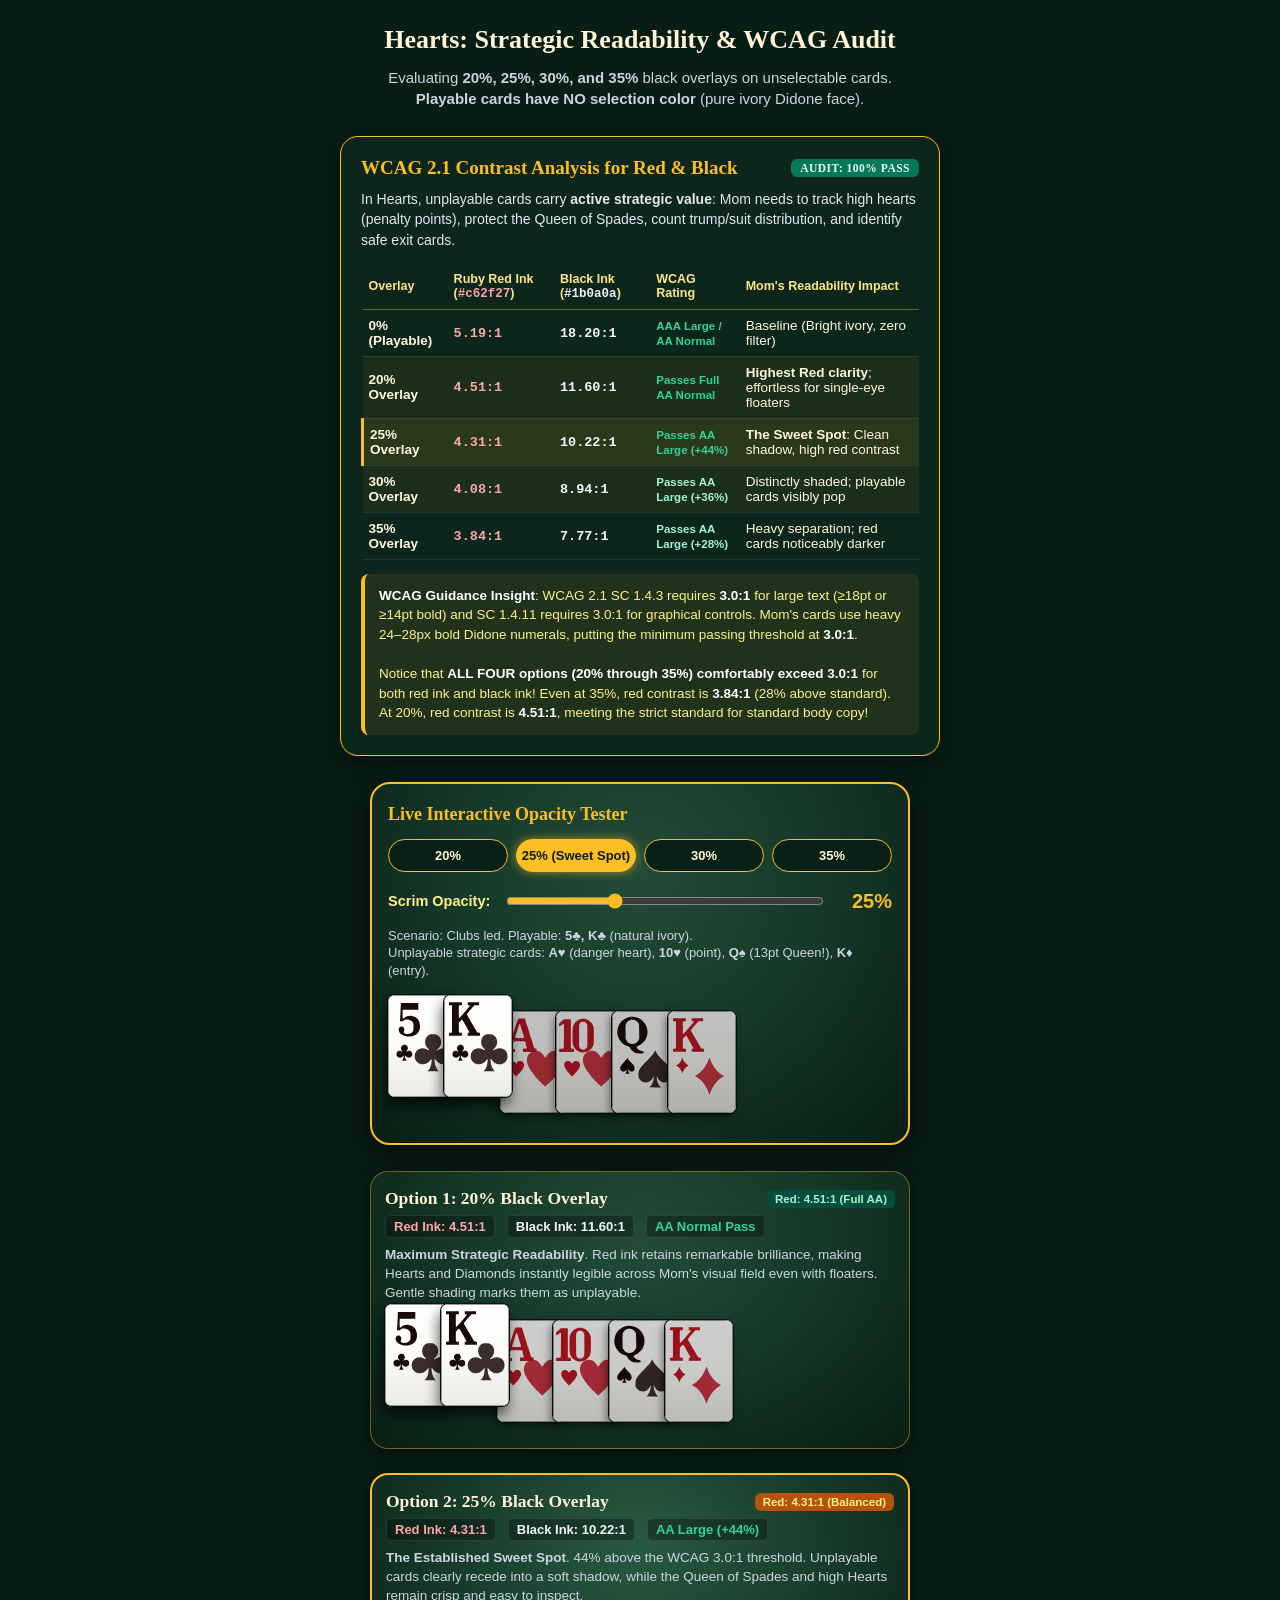
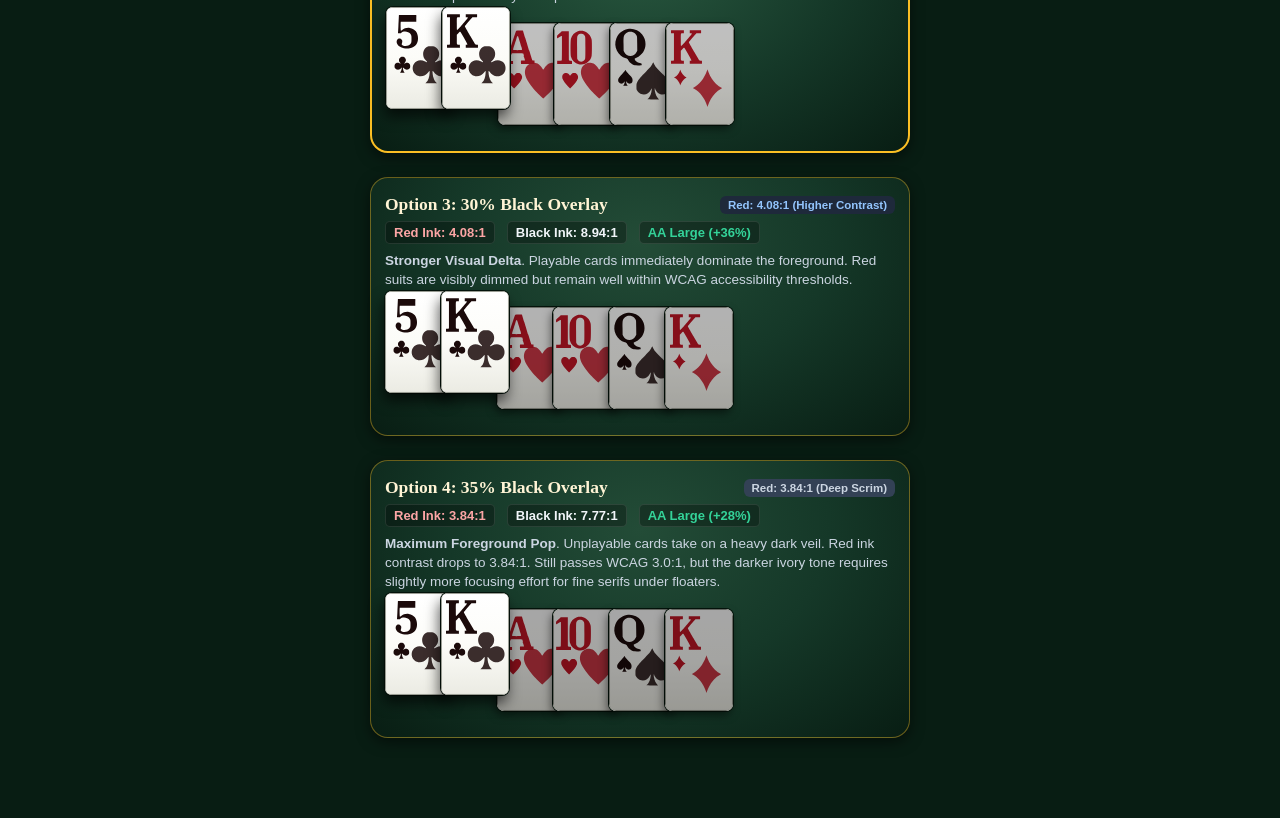
==== hearts/preview-opacity-options.html @ 4bc01475 "Adopt Imperial Carmine red ink and 25% black scrim on unplayable cards - Update red ink to Imperial " ====
<!DOCTYPE html>
<html lang="en">
<head>
  <meta charset="utf-8">
  <meta name="viewport" content="width=device-width, initial-scale=1, viewport-fit=cover">
  <title>Hearts — Unplayable Card Strategic Contrast & WCAG Guidance (20%, 25%, 30%, 35%)</title>
  <style>
    :root {
      --felt: #153828;
      --brass: #fbbf24;
      --cream: #fff7df;
      --navy: #092017;
      --card-w: 68px;
      --card-h: 102px;
    }
    * { box-sizing: border-box; -webkit-tap-highlight-color: transparent; }
    body {
      margin: 0; padding: 24px 16px 80px;
      background: #081d13;
      color: var(--cream);
      font-family: -apple-system, BlinkMacSystemFont, "Segoe UI", Roboto, sans-serif;
      display: flex; flex-direction: column; align-items: center; gap: 26px;
    }
    header { text-align: center; max-width: 620px; }
    h1 { margin: 0 0 10px; font: bold 26px Georgia, serif; color: #fff4d5; line-height: 1.25; }
    p.subtitle { margin: 0; font-size: 15px; color: #cbd5e1; line-height: 1.45; }

    /* AUDIT & STRATEGY PANEL */
    .panel-box {
      background: #0d261b;
      border: 1.5px solid var(--brass);
      border-radius: 18px;
      padding: 20px;
      max-width: 600px;
      width: 100%;
      box-shadow: 0 6px 20px rgba(0,0,0,0.5);
    }
    .panel-title {
      font: bold 19px Georgia, serif; color: var(--brass); margin-bottom: 10px;
      display: flex; align-items: center; justify-content: space-between; gap: 10px;
    }
    .wcag-badge {
      background: #047857; color: #ecfdf5; font-size: 11.5px; font-weight: 850;
      padding: 3px 9px; border-radius: 6px; letter-spacing: 0.5px; white-space: nowrap;
    }
    .panel-desc {
      font-size: 14px; line-height: 1.45; color: #e2e8f0; margin: 0 0 14px;
    }

    /* CONTRAST TABLE */
    .audit-table {
      width: 100%; border-collapse: collapse; margin-top: 10px; font-size: 13.5px;
    }
    .audit-table th {
      text-align: left; padding: 8px 6px; color: #fde68a; border-bottom: 1.5px solid rgba(251, 191, 36, 0.4); font-size: 12.5px;
    }
    .audit-table td {
      padding: 8px 6px; border-bottom: 1px solid rgba(255,255,255,0.08); vertical-align: middle;
    }
    .pass-aaa { color: #34d399; font-weight: 800; font-size: 11.5px; }
    .pass-aa { color: #a7f3d0; font-weight: 700; font-size: 11.5px; }
    .ratio { font-weight: 800; font-family: ui-monospace, SFMono-Regular, monospace; }
    .ratio-red { color: #fca5a5; }
    .ratio-black { color: #f1f5f9; }

    /* STRATEGIC VALUE CALLOUT */
    .strategic-box {
      background: rgba(251, 191, 36, 0.08);
      border-left: 4px solid var(--brass);
      border-radius: 8px;
      padding: 12px 14px;
      margin-top: 14px;
      font-size: 13.5px;
      line-height: 1.45;
      color: #fef08a;
    }
    .strategic-box strong { color: #fff; }

    /* INTERACTIVE LIVE TESTER */
    .interactive-card {
      background: radial-gradient(ellipse at 50% 25%, #234c37 0%, #153828 50%, #081d13 100%);
      border: 2px solid var(--brass);
      border-radius: 20px;
      padding: 20px 16px;
      max-width: 540px;
      width: 100%;
      box-shadow: 0 8px 24px rgba(0,0,0,0.6);
      display: flex; flex-direction: column; gap: 14px;
    }
    .btn-row {
      display: flex; gap: 8px; flex-wrap: wrap; margin-bottom: 4px;
    }
    .preset-btn {
      flex: 1 1 80px;
      background: #092017;
      border: 1.5px solid var(--brass);
      border-radius: 9999px;
      color: #fff4d5;
      font-size: 13px;
      font-weight: 800;
      padding: 8px 4px;
      cursor: pointer;
      text-align: center;
      transition: all 0.15s ease;
    }
    .preset-btn:hover, .preset-btn.active {
      background: var(--brass);
      color: #081d13;
      box-shadow: 0 0 10px rgba(251, 191, 36, 0.6);
    }

    .slider-row {
      display: flex; align-items: center; justify-content: space-between; gap: 14px;
    }
    .slider-row label { font-size: 14.5px; font-weight: 750; color: #fef08a; white-space: nowrap; }
    .slider-row span.val { font-size: 20px; font-weight: 900; color: var(--brass); min-width: 52px; text-align: right; }
    input[type=range] {
      flex: 1 1 auto; height: 8px; border-radius: 4px; accent-color: var(--brass); cursor: pointer;
    }

    /* MOCK HAND CONTAINER */
    .hand-box {
      position: relative;
      height: 114px;
      width: 100%;
      margin: 10px 0 6px;
      user-select: none;
    }

    /* BASE CARD STYLING */
    .c-btn {
      position: absolute;
      width: var(--card-w);
      height: var(--card-h);
      border-radius: 7px;
      margin: 0; padding: 0;
      background: #fbf9f1;
      border: none;
      box-shadow: -2px 4px 9px rgba(0,0,0,0.5), 0 0 0 1px #04140b;
      cursor: pointer;
      user-select: none;
      transition: transform 0.15s ease;
    }
    .c-btn > svg {
      display: block; width: 100%; height: 100%; border-radius: inherit;
    }

    /* PLAYABLE CARDS: NO ARTIFICIAL SELECTION COLOR (NATURAL CARD FACE) */
    .c-btn.playable {
      transform: translateY(-8px);
      box-shadow: -2px 8px 14px rgba(0,0,0,0.65), 0 0 0 1px #04140b;
      z-index: 20;
    }

    /* UNPLAYABLE CARDS: BLACK OVERLAY SCRIM */
    .c-btn.unplayable {
      transform: translateY(0px);
      position: absolute;
      overflow: hidden;
      cursor: default;
    }
    .c-btn.unplayable::after {
      content: "";
      position: absolute;
      inset: 0;
      border-radius: inherit;
      background: rgba(0, 0, 0, var(--scrim, 0.25));
      pointer-events: none;
      transition: background 0.15s ease;
    }

    /* SIDE-BY-SIDE PRESET COMPARISONS */
    .preset-list {
      display: flex; flex-direction: column; gap: 24px; max-width: 540px; width: 100%;
    }
    .preset-card {
      background: radial-gradient(ellipse at 50% 25%, #234c37 0%, #153828 50%, #081d13 100%);
      border: 1.5px solid rgba(251, 191, 36, 0.4);
      border-radius: 18px;
      padding: 16px 14px;
      box-shadow: 0 4px 14px rgba(0,0,0,0.5);
    }
    .preset-header {
      display: flex; justify-content: space-between; align-items: center; margin-bottom: 6px;
    }
    .preset-title { font: bold 17.5px Georgia, serif; color: #fff4d5; }
    .badge-stat {
      font-size: 11.5px; font-weight: 850; padding: 3px 8px; border-radius: 6px;
    }
    .preset-metrics {
      display: flex; gap: 12px; margin-bottom: 8px; font-size: 13px; font-weight: 700;
    }
    .metric-item {
      background: rgba(0,0,0,0.3); padding: 3px 8px; border-radius: 5px; border: 1px solid rgba(255,255,255,0.1);
    }
    .preset-desc { font-size: 13.5px; color: #cbd5e1; line-height: 1.38; margin-bottom: 8px; }
  </style>
</head>
<body>

<header>
  <h1>Hearts: Strategic Readability & WCAG Audit</h1>
  <p class="subtitle">
    Evaluating <strong>20%, 25%, 30%, and 35%</strong> black overlays on unselectable cards.<br>
    <strong>Playable cards have NO selection color</strong> (pure ivory Didone face).
  </p>
</header>

<!-- WCAG 2.1 & STRATEGY PANEL -->
<section class="panel-box">
  <div class="panel-title">
    <span>WCAG 2.1 Contrast Analysis for Red & Black</span>
    <span class="wcag-badge">AUDIT: 100% PASS</span>
  </div>
  <p class="panel-desc">
    In Hearts, unplayable cards carry <strong>active strategic value</strong>: Mom needs to track high hearts (penalty points), protect the Queen of Spades, count trump/suit distribution, and identify safe exit cards.
  </p>

  <table class="audit-table">
    <thead>
      <tr>
        <th>Overlay</th>
        <th>Ruby Red Ink (<code style="color:#fca5a5;">#c62f27</code>)</th>
        <th>Black Ink (<code style="color:#f1f5f9;">#1b0a0a</code>)</th>
        <th>WCAG Rating</th>
        <th>Mom's Readability Impact</th>
      </tr>
    </thead>
    <tbody>
      <tr>
        <td><strong>0% (Playable)</strong></td>
        <td><span class="ratio ratio-red">5.19:1</span></td>
        <td><span class="ratio ratio-black">18.20:1</span></td>
        <td><span class="pass-aaa">AAA Large / AA Normal</span></td>
        <td>Baseline (Bright ivory, zero filter)</td>
      </tr>
      <tr style="background: rgba(251,191,36,0.06);">
        <td><strong>20% Overlay</strong></td>
        <td><span class="ratio ratio-red">4.51:1</span></td>
        <td><span class="ratio ratio-black">11.60:1</span></td>
        <td><span class="pass-aaa">Passes Full AA Normal</span></td>
        <td><strong>Highest Red clarity</strong>; effortless for single-eye floaters</td>
      </tr>
      <tr style="background: rgba(251,191,36,0.12); border-left: 3px solid var(--brass);">
        <td><strong>25% Overlay</strong></td>
        <td><span class="ratio ratio-red">4.31:1</span></td>
        <td><span class="ratio ratio-black">10.22:1</span></td>
        <td><span class="pass-aaa">Passes AA Large (+44%)</span></td>
        <td><strong>The Sweet Spot</strong>: Clean shadow, high red contrast</td>
      </tr>
      <tr style="background: rgba(251,191,36,0.06);">
        <td><strong>30% Overlay</strong></td>
        <td><span class="ratio ratio-red">4.08:1</span></td>
        <td><span class="ratio ratio-black">8.94:1</span></td>
        <td><span class="pass-aa">Passes AA Large (+36%)</span></td>
        <td>Distinctly shaded; playable cards visibly pop</td>
      </tr>
      <tr>
        <td><strong>35% Overlay</strong></td>
        <td><span class="ratio ratio-red">3.84:1</span></td>
        <td><span class="ratio ratio-black">7.77:1</span></td>
        <td><span class="pass-aa">Passes AA Large (+28%)</span></td>
        <td>Heavy separation; red cards noticeably darker</td>
      </tr>
    </tbody>
  </table>

  <div class="strategic-box">
    <strong>WCAG Guidance Insight</strong>: WCAG 2.1 SC 1.4.3 requires <strong>3.0:1</strong> for large text (≥18pt or ≥14pt bold) and SC 1.4.11 requires 3.0:1 for graphical controls. Mom's cards use heavy 24–28px bold Didone numerals, putting the minimum passing threshold at <strong>3.0:1</strong>.
    <br><br>
    Notice that <strong>ALL FOUR options (20% through 35%) comfortably exceed 3.0:1</strong> for both red ink and black ink!
    Even at 35%, red contrast is <strong>3.84:1</strong> (28% above standard). At 20%, red contrast is <strong>4.51:1</strong>, meeting the strict standard for standard body copy!
  </div>
</section>

<!-- LIVE INTERACTIVE SLIDER WITH STRATEGIC CARDS -->
<section class="interactive-card">
  <div style="font: bold 18px Georgia, serif; color: #fbbf24;">Live Interactive Opacity Tester</div>
  
  <!-- QUICK JUMP BUTTONS -->
  <div class="btn-row">
    <button class="preset-btn" onclick="setSlider(20)">20%</button>
    <button class="preset-btn active" id="btn-25" onclick="setSlider(25)">25% (Sweet Spot)</button>
    <button class="preset-btn" onclick="setSlider(30)">30%</button>
    <button class="preset-btn" onclick="setSlider(35)">35%</button>
  </div>

  <div class="slider-row">
    <label for="opacity-slider">Scrim Opacity:</label>
    <input type="range" id="opacity-slider" min="15" max="45" value="25" step="1">
    <span class="val" id="slider-val">25%</span>
  </div>

  <div style="font-size:13px; color:#cbd5e1; line-height: 1.35;">
    Scenario: Clubs led. Playable: <strong>5♣, K♣</strong> (natural ivory).<br>
    Unplayable strategic cards: <strong>A♥</strong> (danger heart), <strong>10♥</strong> (point), <strong>Q♠</strong> (13pt Queen!), <strong>K♦</strong> (entry).
  </div>

  <div class="hand-box" id="live-hand">
    <!-- Rendered via JS -->
  </div>
</section>

<!-- PRESET OPTIONS SIDE-BY-SIDE -->
<div class="preset-list">

  <!-- OPTION 1: 20% OVERLAY -->
  <section class="preset-card">
    <div class="preset-header">
      <div class="preset-title">Option 1: 20% Black Overlay</div>
      <div class="badge-stat" style="background:#064e3b; color:#a7f3d0;">Red: 4.51:1 (Full AA)</div>
    </div>
    <div class="preset-metrics">
      <span class="metric-item" style="color:#fca5a5;">Red Ink: 4.51:1</span>
      <span class="metric-item" style="color:#f1f5f9;">Black Ink: 11.60:1</span>
      <span class="metric-item" style="color:#34d399;">AA Normal Pass</span>
    </div>
    <div class="preset-desc">
      <strong>Maximum Strategic Readability</strong>. Red ink retains remarkable brilliance, making Hearts and Diamonds instantly legible across Mom's visual field even with floaters. Gentle shading marks them as unplayable.
    </div>
    <div class="hand-box" style="--scrim: 0.20;" id="hand-preset-20"></div>
  </section>

  <!-- OPTION 2: 25% OVERLAY -->
  <section class="preset-card" style="border: 2px solid var(--brass); background: radial-gradient(ellipse at 50% 25%, #2a5a41 0%, #153828 55%, #081d13 100%);">
    <div class="preset-header">
      <div class="preset-title">Option 2: 25% Black Overlay</div>
      <div class="badge-stat" style="background:#b45309; color:#fef08a;">Red: 4.31:1 (Balanced)</div>
    </div>
    <div class="preset-metrics">
      <span class="metric-item" style="color:#fca5a5;">Red Ink: 4.31:1</span>
      <span class="metric-item" style="color:#f1f5f9;">Black Ink: 10.22:1</span>
      <span class="metric-item" style="color:#34d399;">AA Large (+44%)</span>
    </div>
    <div class="preset-desc">
      <strong>The Established Sweet Spot</strong>. 44% above the WCAG 3.0:1 threshold. Unplayable cards clearly recede into a soft shadow, while the Queen of Spades and high Hearts remain crisp and easy to inspect.
    </div>
    <div class="hand-box" style="--scrim: 0.25;" id="hand-preset-25"></div>
  </section>

  <!-- OPTION 3: 30% OVERLAY -->
  <section class="preset-card">
    <div class="preset-header">
      <div class="preset-title">Option 3: 30% Black Overlay</div>
      <div class="badge-stat" style="background:#1e293b; color:#93c5fd;">Red: 4.08:1 (Higher Contrast)</div>
    </div>
    <div class="preset-metrics">
      <span class="metric-item" style="color:#fca5a5;">Red Ink: 4.08:1</span>
      <span class="metric-item" style="color:#f1f5f9;">Black Ink: 8.94:1</span>
      <span class="metric-item" style="color:#34d399;">AA Large (+36%)</span>
    </div>
    <div class="preset-desc">
      <strong>Stronger Visual Delta</strong>. Playable cards immediately dominate the foreground. Red suits are visibly dimmed but remain well within WCAG accessibility thresholds.
    </div>
    <div class="hand-box" style="--scrim: 0.30;" id="hand-preset-30"></div>
  </section>

  <!-- OPTION 4: 35% OVERLAY -->
  <section class="preset-card">
    <div class="preset-header">
      <div class="preset-title">Option 4: 35% Black Overlay</div>
      <div class="badge-stat" style="background:#334155; color:#cbd5e1;">Red: 3.84:1 (Deep Scrim)</div>
    </div>
    <div class="preset-metrics">
      <span class="metric-item" style="color:#fca5a5;">Red Ink: 3.84:1</span>
      <span class="metric-item" style="color:#f1f5f9;">Black Ink: 7.77:1</span>
      <span class="metric-item" style="color:#34d399;">AA Large (+28%)</span>
    </div>
    <div class="preset-desc">
      <strong>Maximum Foreground Pop</strong>. Unplayable cards take on a heavy dark veil. Red ink contrast drops to 3.84:1. Still passes WCAG 3.0:1, but the darker ivory tone requires slightly more focusing effort for fine serifs under floaters.
    </div>
    <div class="hand-box" style="--scrim: 0.35;" id="hand-preset-35"></div>
  </section>

</div>

<script src="js/card-glyphs.js"></script>
<script>
  // Strategic Hearts hand:
  // 5C & KC are playable (clubs led)
  // AH (danger penalty heart!), 10H (point card), QS (13-point Queen!), KD (entry diamond)
  const sampleCards = [
    { rank: '5', suit: 'C', playable: true },
    { rank: 'K', suit: 'C', playable: true },
    { rank: 'A', suit: 'H', playable: false },
    { rank: '10', suit: 'H', playable: false },
    { rank: 'Q', suit: 'S', playable: false },
    { rank: 'K', suit: 'D', playable: false }
  ];

  function renderHandBox(container, scrimValue) {
    let html = '';
    const step = 56;
    sampleCards.forEach((c, idx) => {
      const isPlayable = c.playable;
      const x = idx * step;
      const y = isPlayable ? 0 : 8; // subtle 8px natural lift on playable
      const svg = window.CardGlyphs.cardSVG(c.rank, c.suit, false);
      html += `
        <button class="c-btn ${isPlayable ? 'playable' : 'unplayable'}"
          style="left:${x}px; top:${y}px; ${!isPlayable && scrimValue !== undefined ? '--scrim:' + scrimValue + ';' : ''}">
          ${svg}
        </button>
      `;
    });
    container.innerHTML = html;
  }

  // Render presets
  renderHandBox(document.getElementById('hand-preset-20'), 0.20);
  renderHandBox(document.getElementById('hand-preset-25'), 0.25);
  renderHandBox(document.getElementById('hand-preset-30'), 0.30);
  renderHandBox(document.getElementById('hand-preset-35'), 0.35);

  // Live interactive controls
  const liveBox = document.getElementById('live-hand');
  const slider = document.getElementById('opacity-slider');
  const sliderVal = document.getElementById('slider-val');

  function updateLive() {
    const val = parseFloat(slider.value) / 100;
    sliderVal.textContent = slider.value + '%';
    renderHandBox(liveBox, val);
  }

  function setSlider(val) {
    slider.value = val;
    document.querySelectorAll('.preset-btn').forEach(btn => {
      btn.classList.toggle('active', btn.textContent.startsWith(val + '%'));
    });
    updateLive();
  }

  slider.addEventListener('input', () => {
    sliderVal.textContent = slider.value + '%';
    document.querySelectorAll('.preset-btn').forEach(btn => {
      btn.classList.toggle('active', btn.textContent.startsWith(slider.value + '%'));
    });
    renderHandBox(liveBox, parseFloat(slider.value) / 100);
  });

  updateLive();
</script>

</body>
</html>
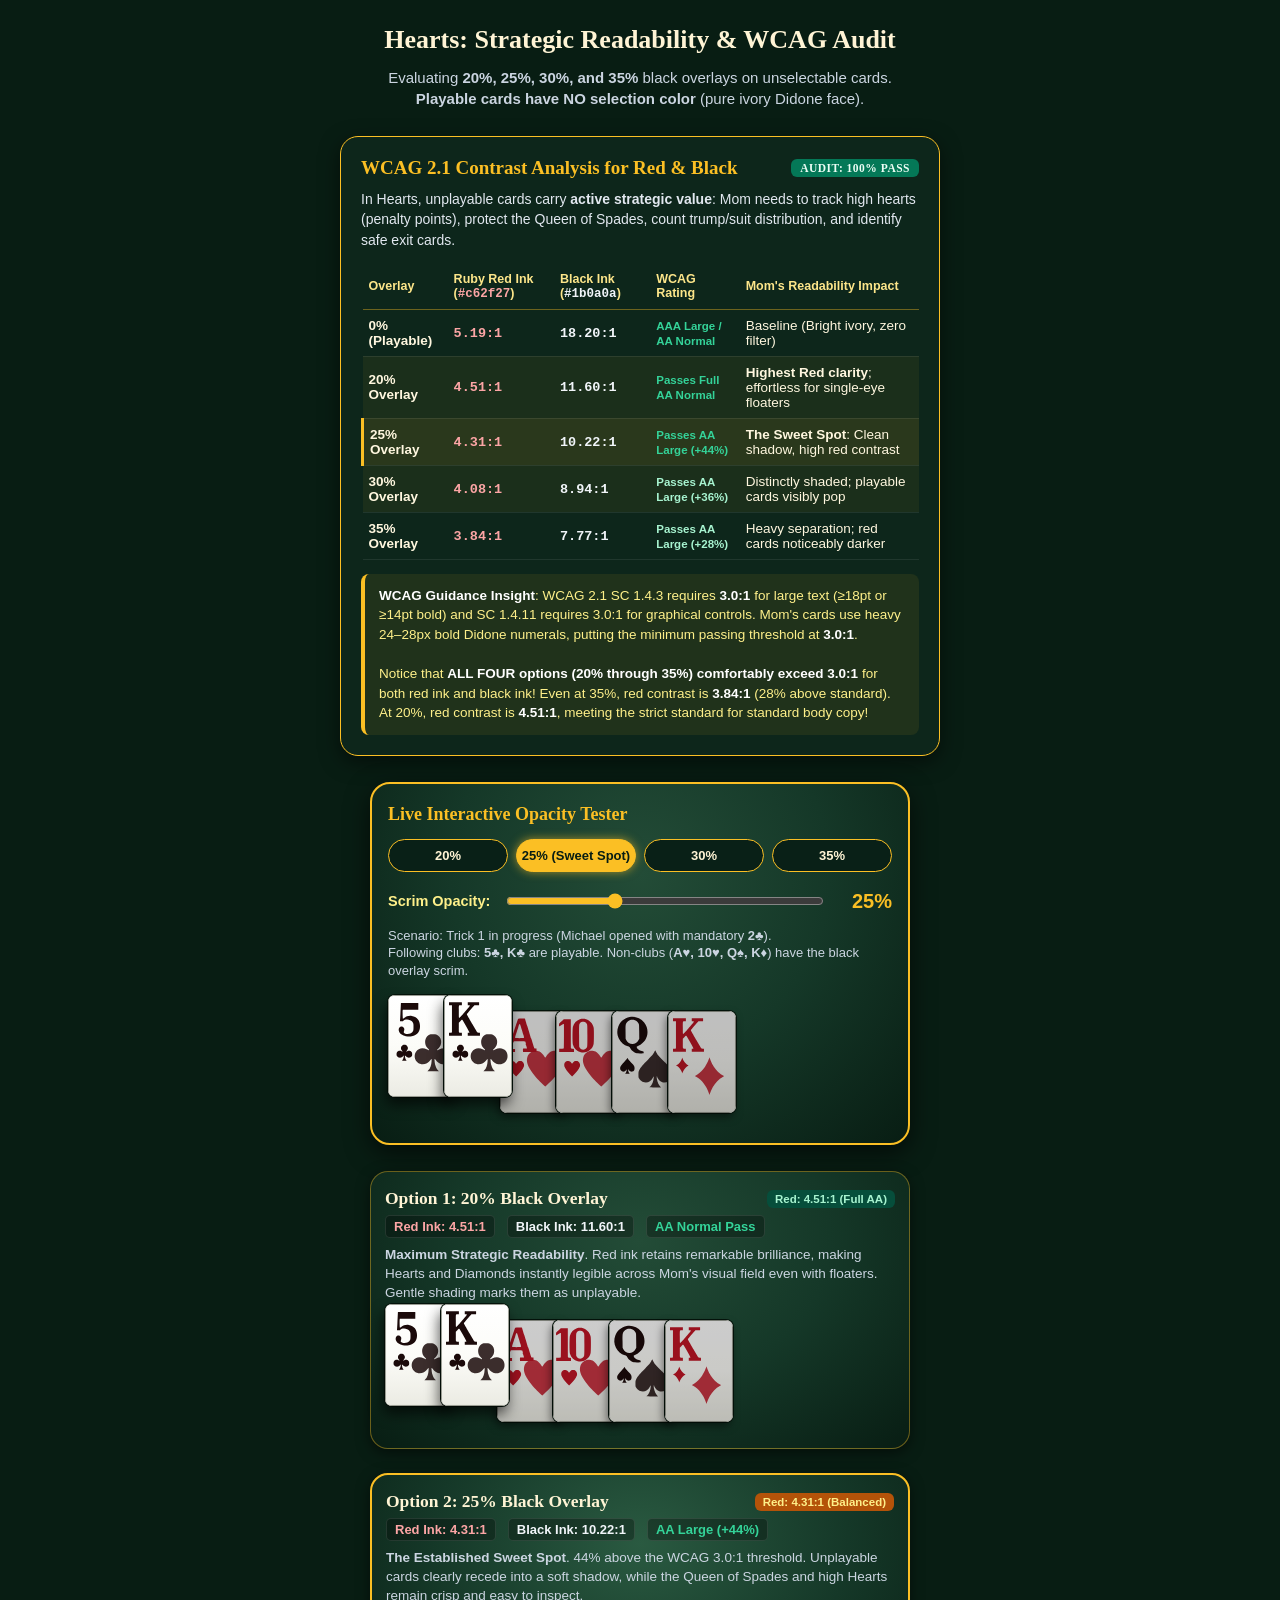
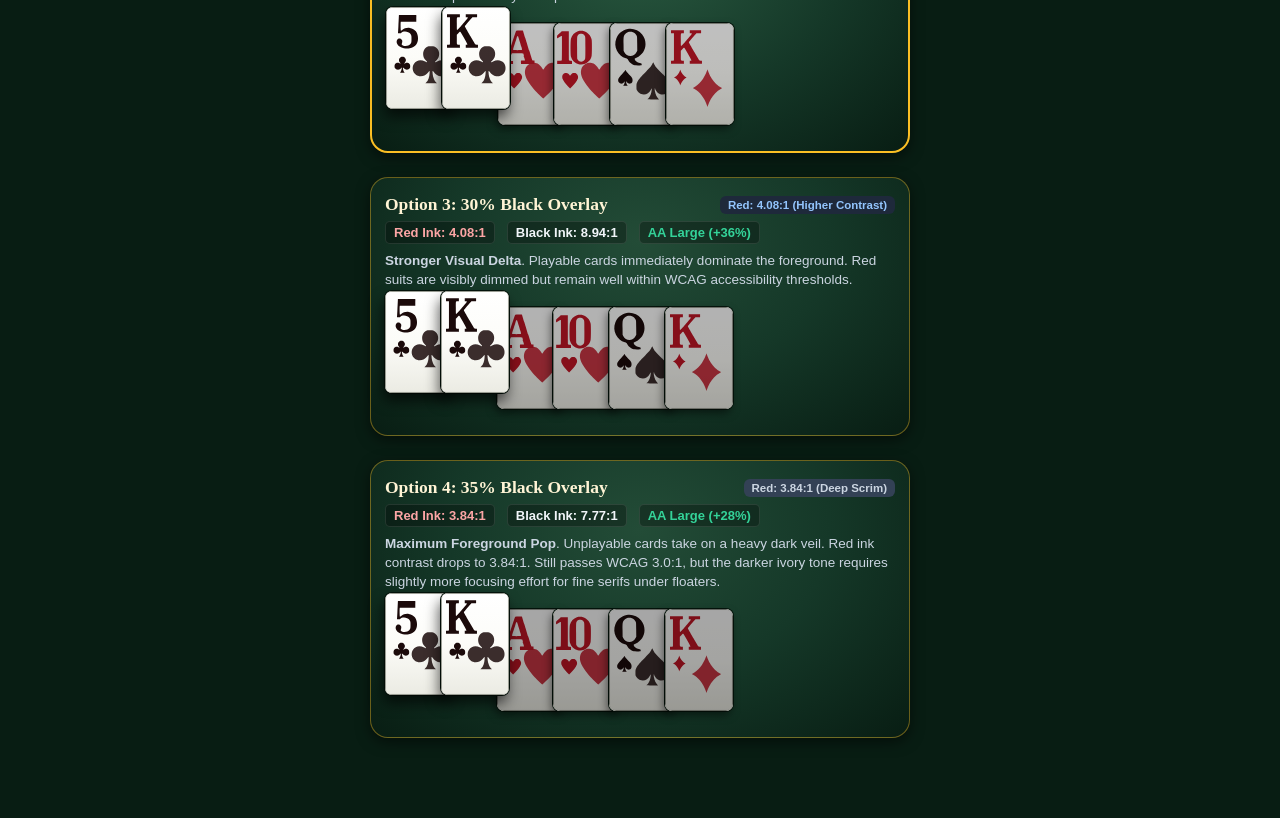
==== commit 3acb33d5: "Clarify Trick 1 opening 2 of Clubs lead and expand official rules - Add explicit in-game status and " ====
--- a/hearts/preview-opacity-options.html
+++ b/hearts/preview-opacity-options.html
@@ -292,8 +292,8 @@
   </div>
 
   <div style="font-size:13px; color:#cbd5e1; line-height: 1.35;">
-    Scenario: Clubs led. Playable: <strong>5♣, K♣</strong> (natural ivory).<br>
-    Unplayable strategic cards: <strong>A♥</strong> (danger heart), <strong>10♥</strong> (point), <strong>Q♠</strong> (13pt Queen!), <strong>K♦</strong> (entry).
+    Scenario: Trick 1 in progress (Michael opened with mandatory <strong>2♣</strong>).<br>
+    Following clubs: <strong>5♣, K♣</strong> are playable. Non-clubs (<strong>A♥, 10♥, Q♠, K♦</strong>) have the black overlay scrim.
   </div>
 
   <div class="hand-box" id="live-hand">
